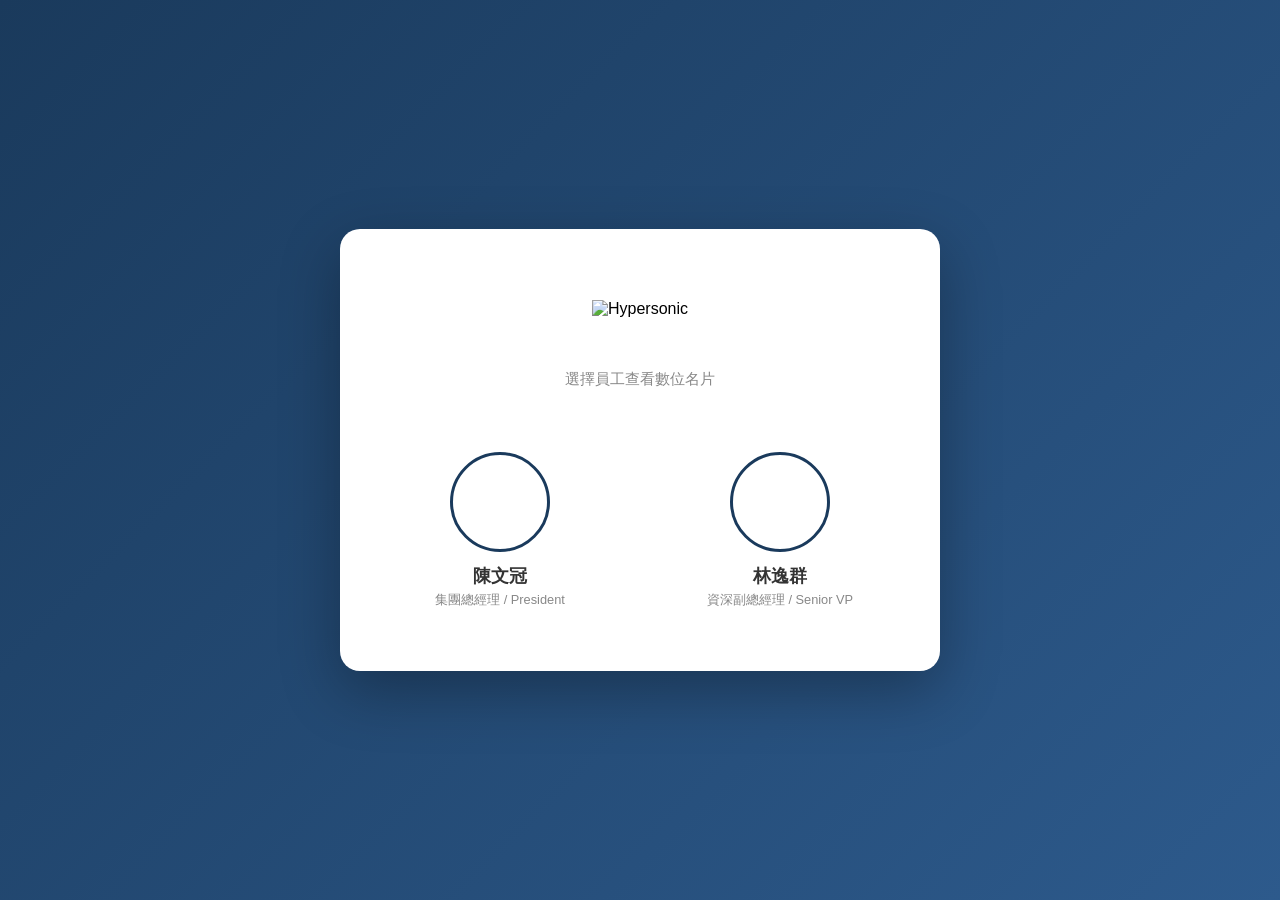
==== index.html @ 705ad5fd "Update: Replace text with Hypersonic logo on homepage" ====
<!DOCTYPE html>
<html lang="zh-TW">
<head>
  <meta charset="UTF-8" />
  <meta name="viewport" content="width=device-width, initial-scale=1.0" />
  <meta name="description" content="Hyper 科技 - 員工數位名片" />
  <title>Hyper 科技 - 選擇員工</title>
  <style>
    * {
      margin: 0;
      padding: 0;
      box-sizing: border-box;
    }

    body {
      font-family: 'Noto Sans TC', 'Segoe UI', sans-serif;
      background: linear-gradient(135deg, #1a3a5c 0%, #2d5a8c 100%);
      min-height: 100vh;
      display: flex;
      align-items: center;
      justify-content: center;
      padding: 20px;
    }

    .container {
      background: white;
      border-radius: 20px;
      padding: 40px 30px;
      max-width: 600px;
      width: 100%;
      box-shadow: 0 20px 60px rgba(0, 0, 0, 0.3);
    }

    .header {
      text-align: center;
      margin-bottom: 40px;
    }

    .header h1 {
      font-size: 2rem;
      color: #1a3a5c;
      margin-bottom: 8px;
    }

    .header-logo {
      height: 80px;
      display: flex;
      align-items: center;
      justify-content: center;
      margin-bottom: 20px;
    }

    .header-logo img {
      max-height: 100%;
      max-width: 100%;
      object-fit: contain;
    }

    .header p {
      color: #888;
      font-size: 0.95rem;
    }

    .people-grid {
      display: grid;
      grid-template-columns: repeat(auto-fit, minmax(140px, 1fr));
      gap: 20px;
    }

    .person-card {
      text-align: center;
      cursor: pointer;
      transition: all 0.3s ease;
      text-decoration: none;
      color: inherit;
      border-radius: 12px;
      padding: 20px;
      border: 2px solid transparent;
    }

    .person-card:hover {
      border-color: #1a3a5c;
      background: rgba(26, 58, 92, 0.05);
      transform: translateY(-4px);
    }

    .person-avatar {
      width: 100px;
      height: 100px;
      border-radius: 50%;
      object-fit: cover;
      margin: 0 auto 12px;
      border: 3px solid #1a3a5c;
      display: block;
    }

    .person-name {
      font-size: 1.1rem;
      font-weight: 600;
      color: #333;
      margin-bottom: 4px;
    }

    .person-title {
      font-size: 0.8rem;
      color: #888;
    }

    .loading {
      text-align: center;
      color: #888;
      padding: 40px 20px;
    }

    .error {
      background: #fee;
      color: #c33;
      padding: 16px;
      border-radius: 8px;
      margin-bottom: 20px;
    }
  </style>
</head>
<body>
  <div class="container">
    <div class="header">
      <div class="header-logo">
        <img src="shared/logo.png" alt="Hypersonic" />
      </div>
      <p>選擇員工查看數位名片</p>
    </div>

    <div id="content">
      <div class="loading">載入中...</div>
    </div>
  </div>

  <script>
    async function init() {
      try {
        const response = await fetch('people.json');
        if (!response.ok) throw new Error('無法載入 people.json');
        const config = await response.json();

        const content = document.getElementById('content');
        content.innerHTML = '';

        const grid = document.createElement('div');
        grid.className = 'people-grid';

        config.people.forEach(person => {
          const card = document.createElement('a');
          card.className = 'person-card';
          card.href = `framework/?id=${person.id}`;
          card.innerHTML = `
            <img src="${person.assets.iconUrl}" alt="${person.name.zh}" class="person-avatar" 
                 onerror="this.src='https://ui-avatars.com/api/?name=${encodeURIComponent(person.name.en)}&size=200&background=1a3a5c&color=fff&bold=true'" />
            <div class="person-name">${person.name.zh}</div>
            <div class="person-title">${person.title}</div>
          `;
          grid.appendChild(card);
        });

        content.appendChild(grid);
      } catch (error) {
        console.error('初始化失敗:', error);
        document.getElementById('content').innerHTML = `
          <div class="error">
            <strong>載入失敗</strong><br>
            ${error.message}
          </div>
        `;
      }
    }

    document.addEventListener('DOMContentLoaded', init);
  </script>
</body>
</html>
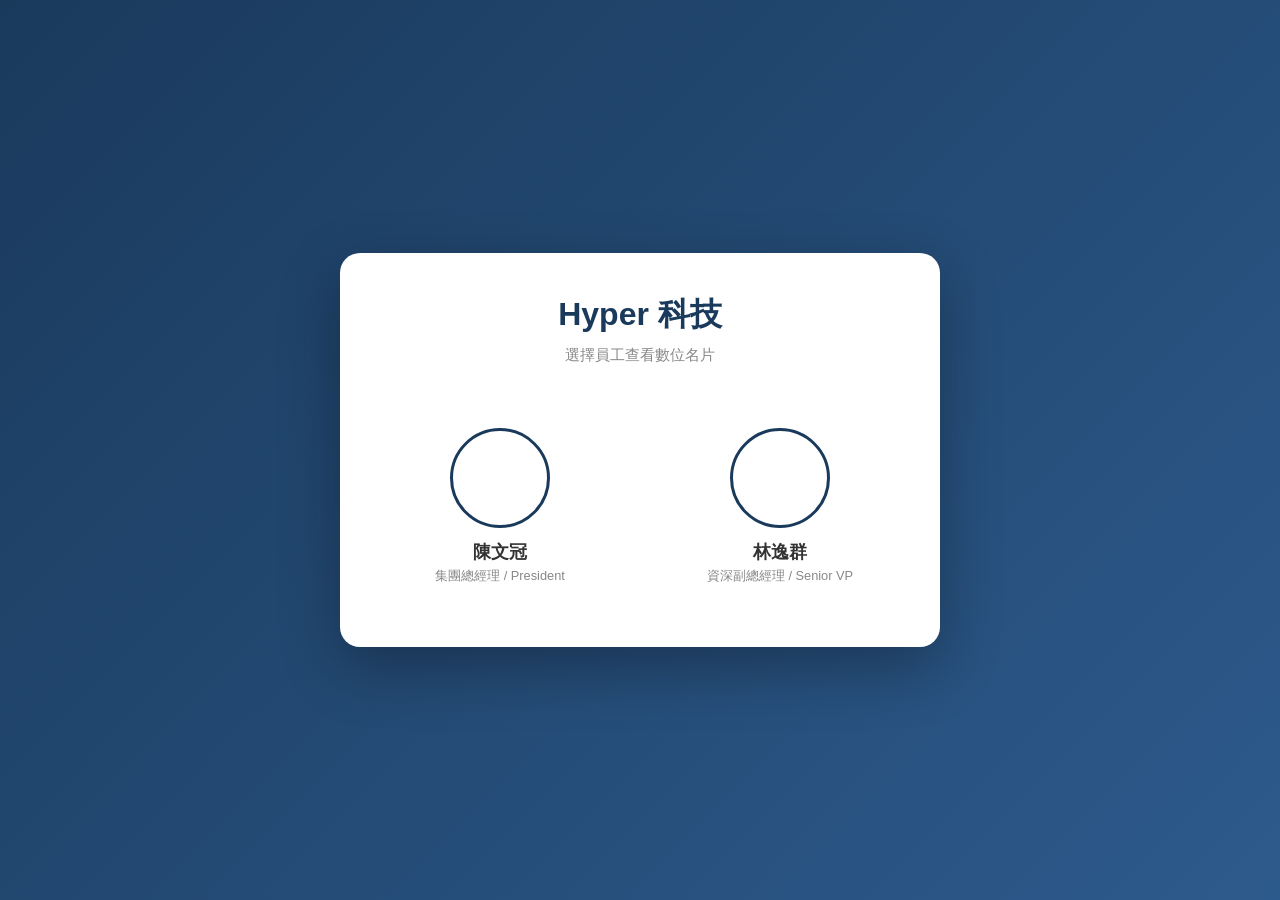
==== commit 11095e0b: "Revert: Restore original homepage text" ====
--- a/index.html
+++ b/index.html
@@ -40,20 +40,6 @@
       font-size: 2rem;
       color: #1a3a5c;
       margin-bottom: 8px;
-    }
-
-    .header-logo {
-      height: 80px;
-      display: flex;
-      align-items: center;
-      justify-content: center;
-      margin-bottom: 20px;
-    }
-
-    .header-logo img {
-      max-height: 100%;
-      max-width: 100%;
-      object-fit: contain;
     }
 
     .header p {
@@ -124,9 +110,7 @@
 <body>
   <div class="container">
     <div class="header">
-      <div class="header-logo">
-        <img src="shared/logo.png" alt="Hypersonic" />
-      </div>
+      <h1>Hyper 科技</h1>
       <p>選擇員工查看數位名片</p>
     </div>
 
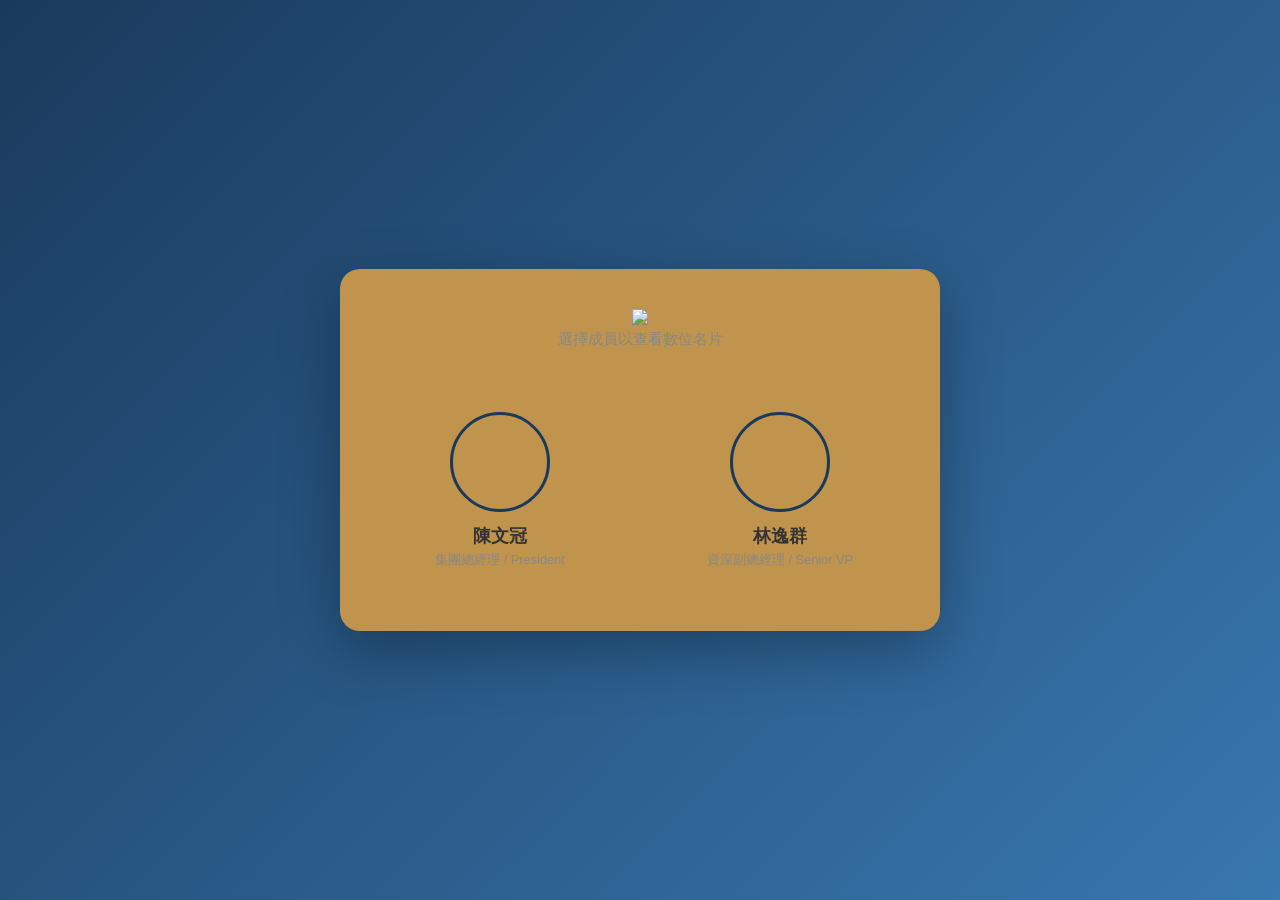
==== commit 4d563870: "Update index.html" ====
--- a/index.html
+++ b/index.html
@@ -3,8 +3,8 @@
 <head>
   <meta charset="UTF-8" />
   <meta name="viewport" content="width=device-width, initial-scale=1.0" />
-  <meta name="description" content="Hyper 科技 - 員工數位名片" />
-  <title>Hyper 科技 - 選擇員工</title>
+  <meta name="description" content="Hypersonic 漢軒科技 (7894) 集團成員的數位名片，輕鬆聯繫並了解他們的專業領域。" />
+  <title>Hypersonic 集團成員列表 | 數位名片</title>
   <style>
     * {
       margin: 0;
@@ -14,7 +14,7 @@
 
     body {
       font-family: 'Noto Sans TC', 'Segoe UI', sans-serif;
-      background: linear-gradient(135deg, #1a3a5c 0%, #2d5a8c 100%);
+      background: linear-gradient(135deg, #1a3a5c 0%, #3877af 100%);
       min-height: 100vh;
       display: flex;
       align-items: center;
@@ -23,7 +23,7 @@
     }
 
     .container {
-      background: white;
+      background: #c0944c;
       border-radius: 20px;
       padding: 40px 30px;
       max-width: 600px;
@@ -110,8 +110,8 @@
 <body>
   <div class="container">
     <div class="header">
-      <h1>Hyper 科技</h1>
-      <p>選擇員工查看數位名片</p>
+      <img src="images/images/HYPERSONIC_Logo.png" />
+      <p>選擇成員以查看數位名片</p>
     </div>
 
     <div id="content">
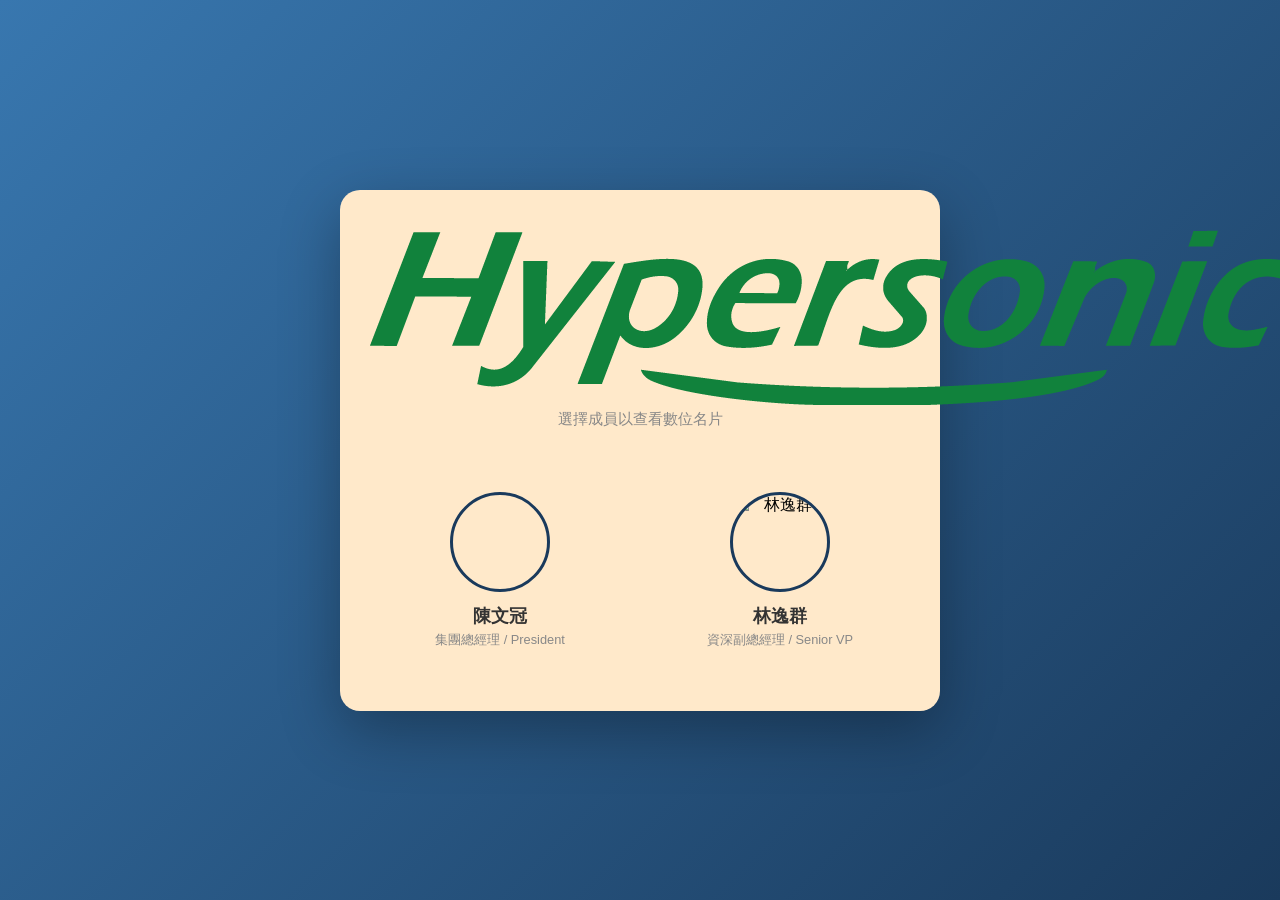
==== commit 0196351b: "Update index.html" ====
--- a/index.html
+++ b/index.html
@@ -14,7 +14,7 @@
 
     body {
       font-family: 'Noto Sans TC', 'Segoe UI', sans-serif;
-      background: linear-gradient(135deg, #1a3a5c 0%, #3877af 100%);
+      background: linear-gradient(135deg, #3877af 0%, #1a3a5c 100%);
       min-height: 100vh;
       display: flex;
       align-items: center;
@@ -23,7 +23,7 @@
     }
 
     .container {
-      background: #c0944c;
+      background: #ffe9ca;
       border-radius: 20px;
       padding: 40px 30px;
       max-width: 600px;
@@ -110,7 +110,7 @@
 <body>
   <div class="container">
     <div class="header">
-      <img src="images/images/HYPERSONIC_Logo.png" />
+      <img src="images/HYPERSONIC_Logo.png" />
       <p>選擇成員以查看數位名片</p>
     </div>
 
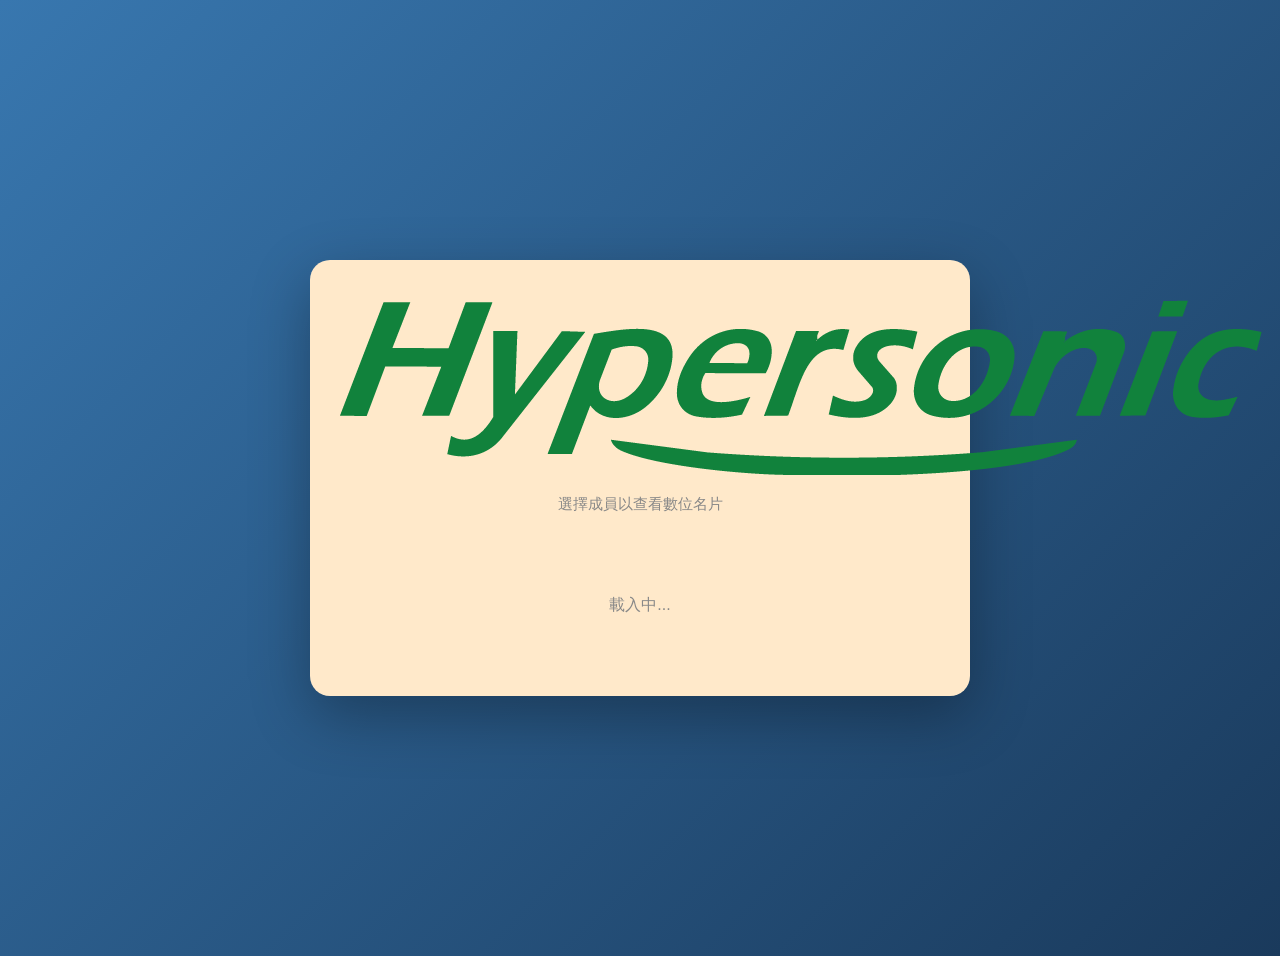
==== commit 57bf2629: "Update index.html" ====
--- a/index.html
+++ b/index.html
@@ -5,108 +5,9 @@
   <meta name="viewport" content="width=device-width, initial-scale=1.0" />
   <meta name="description" content="Hypersonic 漢軒科技 (7894) 集團成員的數位名片，輕鬆聯繫並了解他們的專業領域。" />
   <title>Hypersonic 集團成員列表 | 數位名片</title>
-  <style>
-    * {
-      margin: 0;
-      padding: 0;
-      box-sizing: border-box;
-    }
+  <link rel="stylesheet" href="style.css">
+</head>
 
-    body {
-      font-family: 'Noto Sans TC', 'Segoe UI', sans-serif;
-      background: linear-gradient(135deg, #3877af 0%, #1a3a5c 100%);
-      min-height: 100vh;
-      display: flex;
-      align-items: center;
-      justify-content: center;
-      padding: 20px;
-    }
-
-    .container {
-      background: #ffe9ca;
-      border-radius: 20px;
-      padding: 40px 30px;
-      max-width: 600px;
-      width: 100%;
-      box-shadow: 0 20px 60px rgba(0, 0, 0, 0.3);
-    }
-
-    .header {
-      text-align: center;
-      margin-bottom: 40px;
-    }
-
-    .header h1 {
-      font-size: 2rem;
-      color: #1a3a5c;
-      margin-bottom: 8px;
-    }
-
-    .header p {
-      color: #888;
-      font-size: 0.95rem;
-    }
-
-    .people-grid {
-      display: grid;
-      grid-template-columns: repeat(auto-fit, minmax(140px, 1fr));
-      gap: 20px;
-    }
-
-    .person-card {
-      text-align: center;
-      cursor: pointer;
-      transition: all 0.3s ease;
-      text-decoration: none;
-      color: inherit;
-      border-radius: 12px;
-      padding: 20px;
-      border: 2px solid transparent;
-    }
-
-    .person-card:hover {
-      border-color: #1a3a5c;
-      background: rgba(26, 58, 92, 0.05);
-      transform: translateY(-4px);
-    }
-
-    .person-avatar {
-      width: 100px;
-      height: 100px;
-      border-radius: 50%;
-      object-fit: cover;
-      margin: 0 auto 12px;
-      border: 3px solid #1a3a5c;
-      display: block;
-    }
-
-    .person-name {
-      font-size: 1.1rem;
-      font-weight: 600;
-      color: #333;
-      margin-bottom: 4px;
-    }
-
-    .person-title {
-      font-size: 0.8rem;
-      color: #888;
-    }
-
-    .loading {
-      text-align: center;
-      color: #888;
-      padding: 40px 20px;
-    }
-
-    .error {
-      background: #fee;
-      color: #c33;
-      padding: 16px;
-      border-radius: 8px;
-      margin-bottom: 20px;
-    }
-  </style>
-</head>
 <body>
   <div class="container">
     <div class="header">
@@ -119,45 +20,6 @@
     </div>
   </div>
 
-  <script>
-    async function init() {
-      try {
-        const response = await fetch('people.json');
-        if (!response.ok) throw new Error('無法載入 people.json');
-        const config = await response.json();
-
-        const content = document.getElementById('content');
-        content.innerHTML = '';
-
-        const grid = document.createElement('div');
-        grid.className = 'people-grid';
-
-        config.people.forEach(person => {
-          const card = document.createElement('a');
-          card.className = 'person-card';
-          card.href = `framework/?id=${person.id}`;
-          card.innerHTML = `
-            <img src="${person.assets.iconUrl}" alt="${person.name.zh}" class="person-avatar" 
-                 onerror="this.src='https://ui-avatars.com/api/?name=${encodeURIComponent(person.name.en)}&size=200&background=1a3a5c&color=fff&bold=true'" />
-            <div class="person-name">${person.name.zh}</div>
-            <div class="person-title">${person.title}</div>
-          `;
-          grid.appendChild(card);
-        });
-
-        content.appendChild(grid);
-      } catch (error) {
-        console.error('初始化失敗:', error);
-        document.getElementById('content').innerHTML = `
-          <div class="error">
-            <strong>載入失敗</strong><br>
-            ${error.message}
-          </div>
-        `;
-      }
-    }
-
-    document.addEventListener('DOMContentLoaded', init);
-  </script>
+  <script src="script.js"></script>
 </body>
 </html>
--- a/style.css
+++ b/style.css
@@ -0,0 +1,101 @@
+<style>
+  * {
+    margin: 0;
+    padding: 0;
+    box-sizing: border-box;
+  }
+
+  body {
+    font-family: 'Noto Sans TC', 'Segoe UI', sans-serif;
+    background: linear-gradient(135deg, #3877af 0%, #1a3a5c 100%);
+    min-height: 100vh;
+    display: flex;
+    align-items: center;
+    justify-content: center;
+    padding: 20px;
+  }
+
+  .container {
+    background: #ffe9ca;
+    border-radius: 20px;
+    padding: 40px 30px;
+    max-width: 600px;
+    width: 100%;
+    box-shadow: 0 20px 60px rgba(0, 0, 0, 0.3);
+  }
+
+  .header {
+    text-align: center;
+    margin-bottom: 40px;
+  }
+
+  .header h1 {
+    font-size: 2rem;
+    color: #1a3a5c;
+    margin-bottom: 8px;
+  }
+
+  .header p {
+    color: #888;
+    font-size: 0.95rem;
+  }
+
+  .people-grid {
+    display: grid;
+    grid-template-columns: repeat(auto-fit, minmax(140px, 1fr));
+    gap: 20px;
+  }
+
+  .person-card {
+    text-align: center;
+    cursor: pointer;
+    transition: all 0.3s ease;
+    text-decoration: none;
+    color: inherit;
+    border-radius: 12px;
+    padding: 20px;
+    border: 2px solid transparent;
+  }
+
+  .person-card:hover {
+    border-color: #1a3a5c;
+    background: rgba(26, 58, 92, 0.05);
+    transform: translateY(-4px);
+  }
+
+  .person-avatar {
+    width: 100px;
+    height: 100px;
+    border-radius: 50%;
+    object-fit: cover;
+    margin: 0 auto 12px;
+    border: 3px solid #1a3a5c;
+    display: block;
+  }
+
+  .person-name {
+    font-size: 1.1rem;
+    font-weight: 600;
+    color: #333;
+    margin-bottom: 4px;
+  }
+
+  .person-title {
+    font-size: 0.8rem;
+    color: #888;
+  }
+
+  .loading {
+    text-align: center;
+    color: #888;
+    padding: 40px 20px;
+  }
+
+  .error {
+    background: #fee;
+    color: #c33;
+    padding: 16px;
+    border-radius: 8px;
+    margin-bottom: 20px;
+    }
+</style>
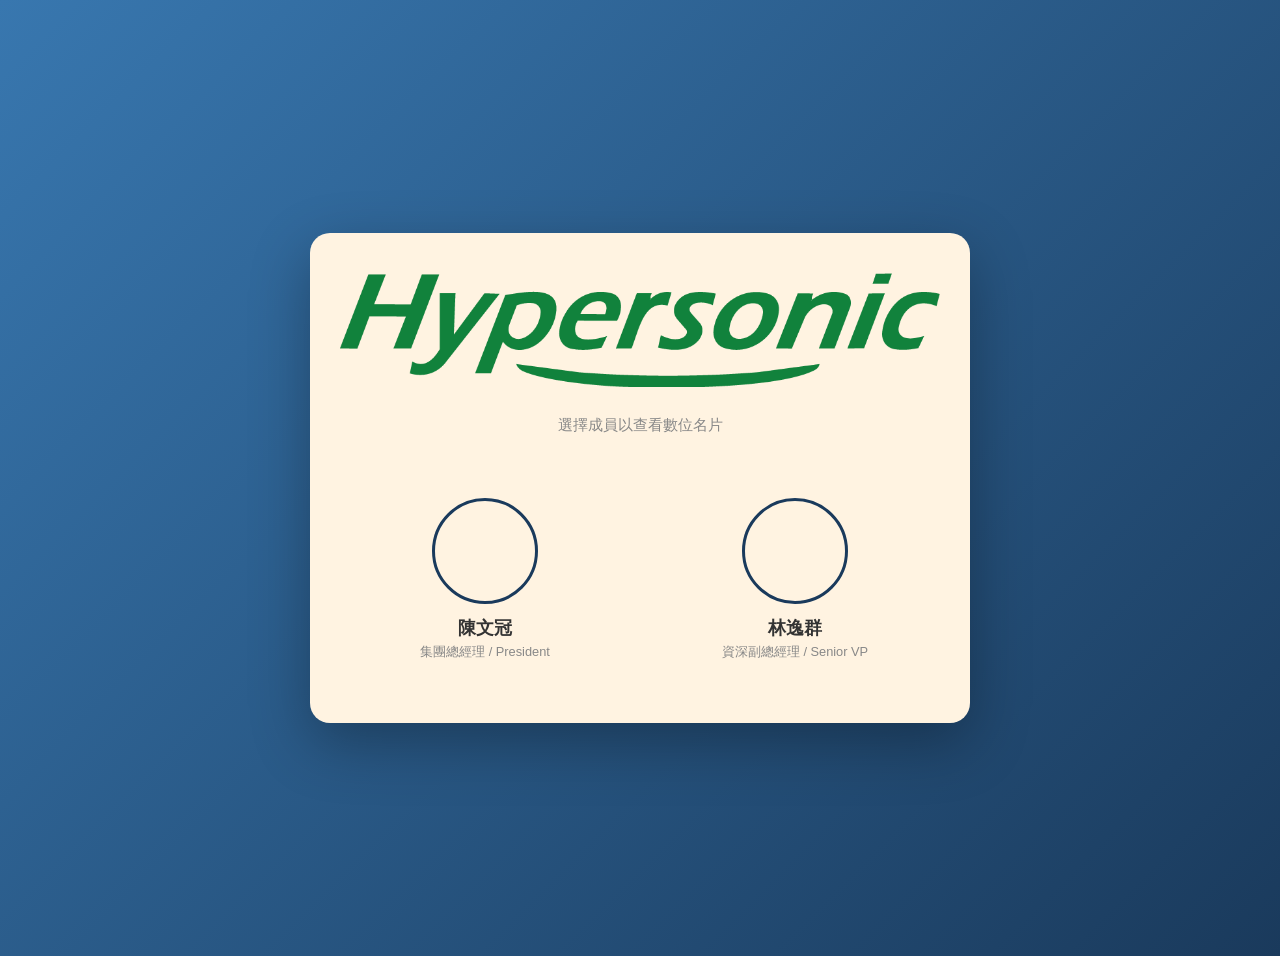
==== commit c2f83cd3: "Update index.html" ====
--- a/index.html
+++ b/index.html
@@ -20,6 +20,45 @@
     </div>
   </div>
 
-  <script src="script.js"></script>
+  <script>
+  async function init() {
+   try {
+      const response = await fetch('people.json');
+      if (!response.ok) throw new Error('無法載入 people.json');
+      const config = await response.json();
+
+      const content = document.getElementById('content');
+      content.innerHTML = '';
+
+      const grid = document.createElement('div');
+      grid.className = 'people-grid';
+
+      config.people.forEach(person => {
+        const card = document.createElement('a');
+        card.className = 'person-card';
+        card.href = `framework/?id=${person.id}`;
+        card.innerHTML = `
+          <img src="${person.assets.iconUrl}" alt="${person.name.zh}" class="person-avatar" 
+               onerror="this.src='https://ui-avatars.com/api/?name=${encodeURIComponent(person.name.en)}&size=200&background=1a3a5c&color=fff&bold=true'" />
+          <div class="person-name">${person.name.zh}</div>
+          <div class="person-title">${person.title}</div>
+        `;
+        grid.appendChild(card);
+      });
+
+      content.appendChild(grid);
+    } catch (error) {
+      console.error('初始化失敗:', error);
+      document.getElementById('content').innerHTML = `
+        <div class="error">
+          <strong>載入失敗</strong><br>
+          ${error.message}
+        </div>
+      `;
+    }
+  }
+
+  document.addEventListener('DOMContentLoaded', init);
+</script>
 </body>
 </html>
--- a/style.css
+++ b/style.css
@@ -16,7 +16,7 @@
   }
 
   .container {
-    background: #ffe9ca;
+    background: #fff3e1;
     border-radius: 20px;
     padding: 40px 30px;
     max-width: 600px;
@@ -33,6 +33,13 @@
     font-size: 2rem;
     color: #1a3a5c;
     margin-bottom: 8px;
+  }
+  
+  .header img {
+    width: 100%;
+    height: 100%;
+    object-fit: contain;
+	margin-bottom: 8px;
   }
 
   .header p {
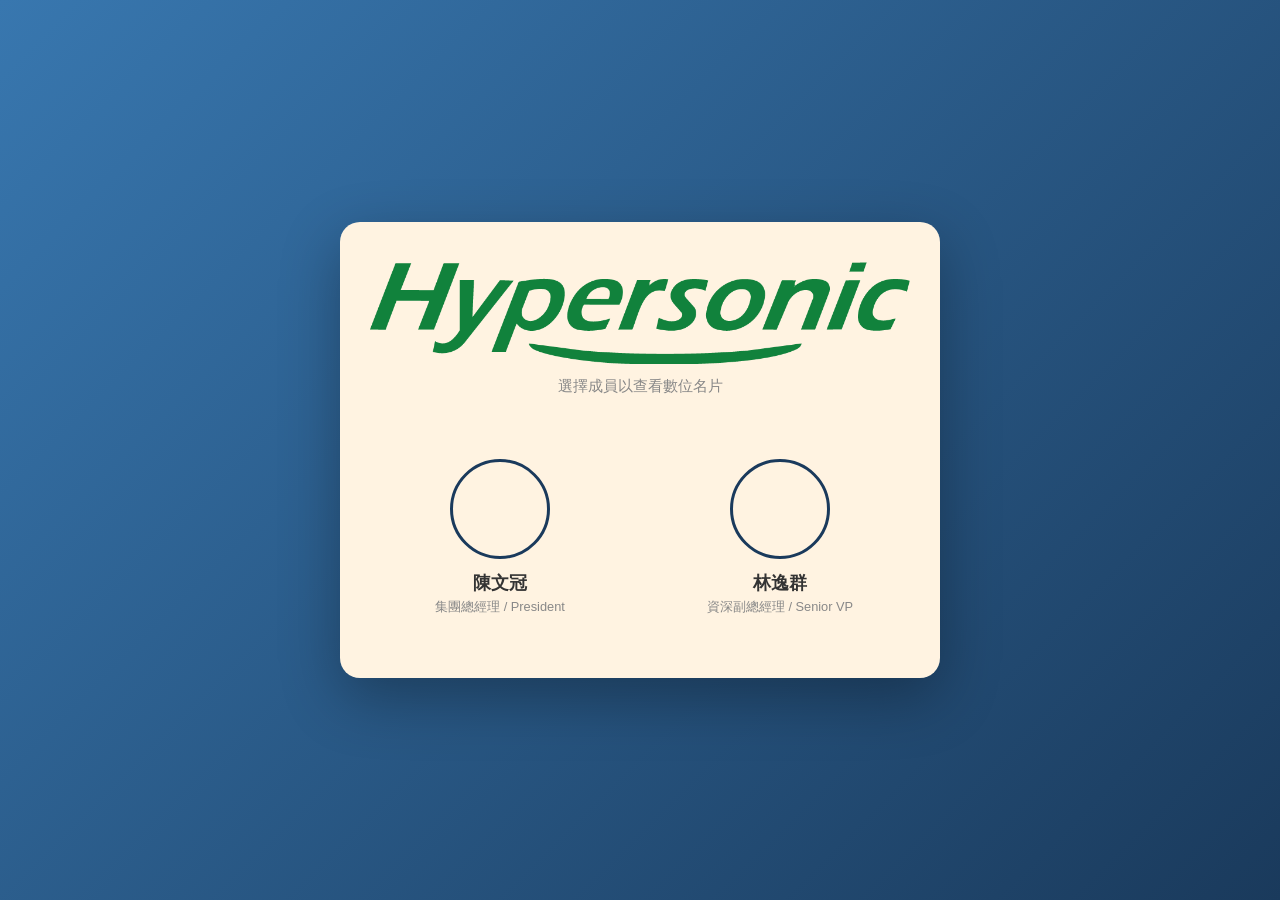
==== commit 1ecfc3a7: "Update index.html" ====
--- a/index.html
+++ b/index.html
@@ -20,45 +20,6 @@
     </div>
   </div>
 
-  <script>
-  async function init() {
-   try {
-      const response = await fetch('people.json');
-      if (!response.ok) throw new Error('無法載入 people.json');
-      const config = await response.json();
-
-      const content = document.getElementById('content');
-      content.innerHTML = '';
-
-      const grid = document.createElement('div');
-      grid.className = 'people-grid';
-
-      config.people.forEach(person => {
-        const card = document.createElement('a');
-        card.className = 'person-card';
-        card.href = `framework/?id=${person.id}`;
-        card.innerHTML = `
-          <img src="${person.assets.iconUrl}" alt="${person.name.zh}" class="person-avatar" 
-               onerror="this.src='https://ui-avatars.com/api/?name=${encodeURIComponent(person.name.en)}&size=200&background=1a3a5c&color=fff&bold=true'" />
-          <div class="person-name">${person.name.zh}</div>
-          <div class="person-title">${person.title}</div>
-        `;
-        grid.appendChild(card);
-      });
-
-      content.appendChild(grid);
-    } catch (error) {
-      console.error('初始化失敗:', error);
-      document.getElementById('content').innerHTML = `
-        <div class="error">
-          <strong>載入失敗</strong><br>
-          ${error.message}
-        </div>
-      `;
-    }
-  }
-
-  document.addEventListener('DOMContentLoaded', init);
-</script>
+  <script src="script.js"></script>
 </body>
 </html>
--- a/style.css
+++ b/style.css
@@ -1,108 +1,106 @@
-<style>
-  * {
-    margin: 0;
-    padding: 0;
-    box-sizing: border-box;
-  }
+* {
+  margin: 0;
+  padding: 0;
+  box-sizing: border-box;
+}
 
-  body {
-    font-family: 'Noto Sans TC', 'Segoe UI', sans-serif;
-    background: linear-gradient(135deg, #3877af 0%, #1a3a5c 100%);
-    min-height: 100vh;
-    display: flex;
-    align-items: center;
-    justify-content: center;
-    padding: 20px;
-  }
+body {
+  font-family: 'Noto Sans TC', 'Segoe UI', sans-serif;
+  background: linear-gradient(135deg, #3877af 0%, #1a3a5c 100%);
+  min-height: 100vh;
+  display: flex;
+  align-items: center;
+  justify-content: center;
+  padding: 20px;
+}
 
-  .container {
-    background: #fff3e1;
-    border-radius: 20px;
-    padding: 40px 30px;
-    max-width: 600px;
-    width: 100%;
-    box-shadow: 0 20px 60px rgba(0, 0, 0, 0.3);
-  }
+.container {
+  background: #fff3e1;
+  border-radius: 20px;
+  padding: 40px 30px;
+  max-width: 600px;
+  width: 100%;
+  box-shadow: 0 20px 60px rgba(0, 0, 0, 0.3);
+}
 
-  .header {
-    text-align: center;
-    margin-bottom: 40px;
-  }
+.header {
+  text-align: center;
+  margin-bottom: 40px;
+}
 
-  .header h1 {
-    font-size: 2rem;
-    color: #1a3a5c;
-    margin-bottom: 8px;
-  }
+.header h1 {
+  font-size: 2rem;
+  color: #1a3a5c;
+  margin-bottom: 8px;
+}
   
-  .header img {
-    width: 100%;
-    height: 100%;
-    object-fit: contain;
-	margin-bottom: 8px;
-  }
+.header img {
+  width: 100%;
+  height: 100%;
+  object-fit: contain;
+  margin-bottom: 8px;
+}
 
-  .header p {
-    color: #888;
-    font-size: 0.95rem;
-  }
+.header p {
+  color: #888;
+  font-size: 0.95rem;
+}
 
-  .people-grid {
-    display: grid;
-    grid-template-columns: repeat(auto-fit, minmax(140px, 1fr));
-    gap: 20px;
-  }
+.people-grid {
+  display: grid;
+  grid-template-columns: repeat(auto-fit, minmax(140px, 1fr));
+  gap: 20px;
+}
 
-  .person-card {
-    text-align: center;
-    cursor: pointer;
-    transition: all 0.3s ease;
-    text-decoration: none;
-    color: inherit;
-    border-radius: 12px;
-    padding: 20px;
-    border: 2px solid transparent;
-  }
+.person-card {
+  text-align: center;
+  cursor: pointer;
+  transition: all 0.3s ease;
+  text-decoration: none;
+  color: inherit;
+  border-radius: 12px;
+  padding: 20px;
+  border: 2px solid transparent;
+}
 
-  .person-card:hover {
-    border-color: #1a3a5c;
-    background: rgba(26, 58, 92, 0.05);
-    transform: translateY(-4px);
-  }
+.person-card:hover {
+  border-color: #1a3a5c;
+  background: rgba(26, 58, 92, 0.05);
+  transform: translateY(-4px);
+}
 
-  .person-avatar {
-    width: 100px;
-    height: 100px;
-    border-radius: 50%;
-    object-fit: cover;
-    margin: 0 auto 12px;
-    border: 3px solid #1a3a5c;
-    display: block;
-  }
+.person-avatar {
+  width: 100px;
+  height: 100px;
+  border-radius: 50%;
+  object-fit: cover;
+  margin: 0 auto 12px;
+  border: 3px solid #1a3a5c;
+  display: block;
+}
 
-  .person-name {
-    font-size: 1.1rem;
-    font-weight: 600;
-    color: #333;
-    margin-bottom: 4px;
-  }
+.person-name {
+  font-size: 1.1rem;
+  font-weight: 600;
+  color: #333;
+  margin-bottom: 4px;
+}
 
-  .person-title {
-    font-size: 0.8rem;
-    color: #888;
-  }
+.person-title {
+  font-size: 0.8rem;
+  color: #888;
+}
 
-  .loading {
-    text-align: center;
-    color: #888;
-    padding: 40px 20px;
-  }
+.loading {
+  text-align: center;
+  color: #888;
+  padding: 40px 20px;
+}
 
-  .error {
-    background: #fee;
-    color: #c33;
-    padding: 16px;
-    border-radius: 8px;
-    margin-bottom: 20px;
-    }
-</style>
+.error {
+  background: #fee;
+  color: #c33;
+  padding: 16px;
+  border-radius: 8px;
+  margin-bottom: 20px;
+}
